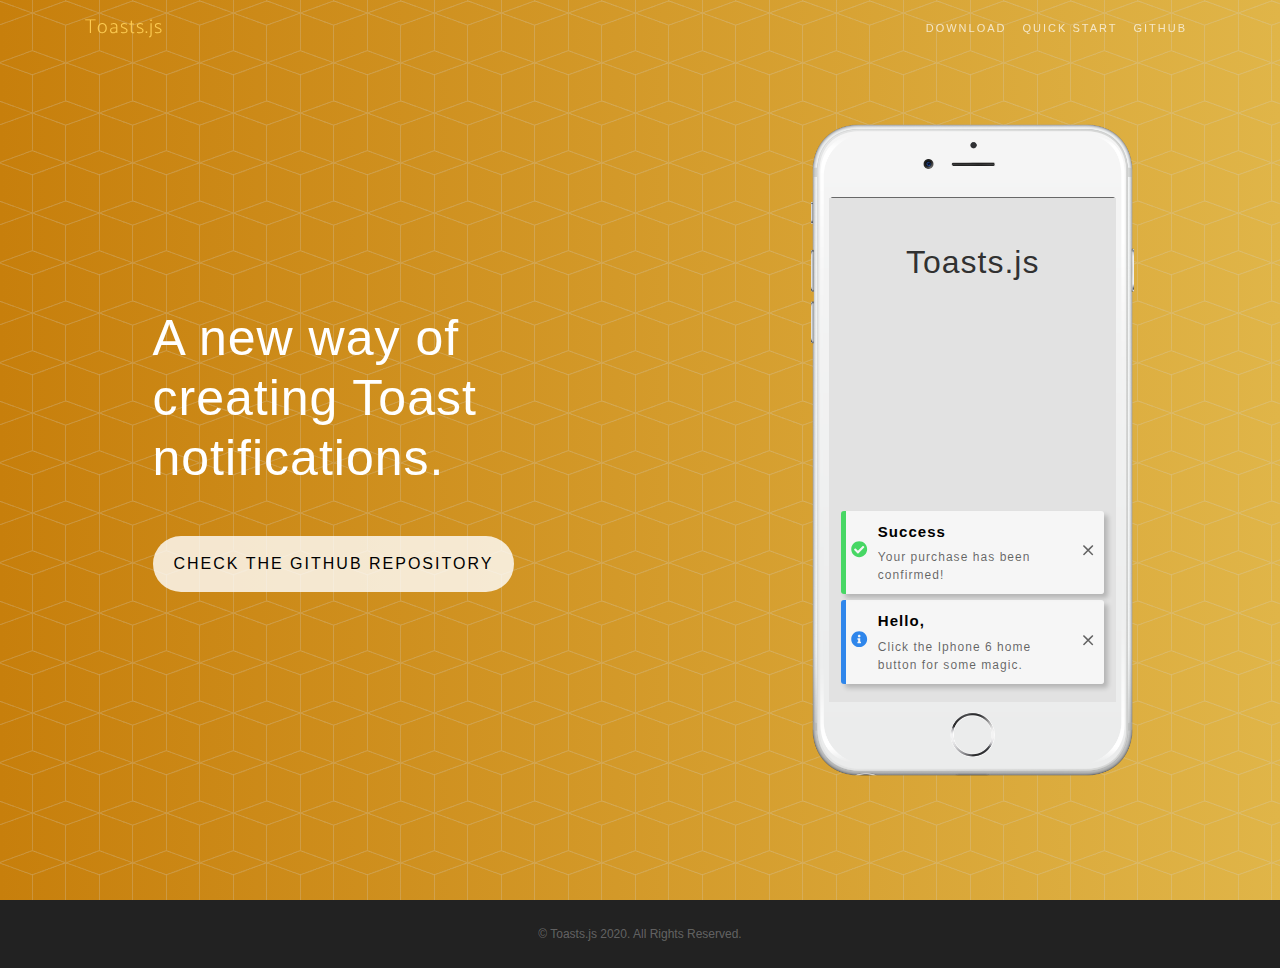
==== demo.html @ a1fdab15 "Changed location of demo.html" ====
<!DOCTYPE html>
<html lang="en">

<head>

	<!-- Title -->
	<title>Toasts.js Demo</title>

	<!-- Meta description and open graph tags -->
	<meta name="description" content="Toasts.js" />
	<meta property="og:title" content="Toasts.js" />
	<meta property="og:type" content="website" />
	<meta property="og:url" content="https://wesselkok.github.io/Toasts.js/demo.html" />
	<meta property="og:image" content="" />
	<meta property="og:site_name" content="Toasts.js" />

	<!-- Meta viewport -->
	<meta charset="utf-8" />
	<meta name="viewport" content="width=device-width, initial-scale=1, maximum-scale=1, user-scalable=0" />
	<meta http-equiv="X-UA-Compatible" content="IE=edge" />

	<!-- Google Fonts -->
	<link href="https://fonts.googleapis.com/css?family=Catamaran:100,200,300,400,500,600,700,800,900" rel="stylesheet">

	<!-- Style Sheets -->
	<link rel="stylesheet" href="Demo/css/device-mockups.css">
	<link href="Demo/css/demo.css" rel="stylesheet">
	<link rel="stylesheet" href="toasts.min.css">
	<link rel="stylesheet" href="https://maxcdn.bootstrapcdn.com/bootstrap/4.0.0/css/bootstrap.min.css" integrity="sha384-Gn5384xqQ1aoWXA+058RXPxPg6fy4IWvTNh0E263XmFcJlSAwiGgFAW/dAiS6JXm" crossorigin="anonymous">

	<!-- Scripts -->
	<script src="https://code.jquery.com/jquery-3.3.1.js" integrity="sha256-2Kok7MbOyxpgUVvAk/HJ2jigOSYS2auK4Pfzbm7uH60=" crossorigin="anonymous"></script>
	<script src="toasts.min.js"></script>
</head>

<body id="page-top">

  <!-- Navigation -->
  <nav class="navbar navbar-expand-sm navbar-light fixed-top" id="mainNav">
    <div class="container">
      <a class="navbar-brand js-scroll-trigger" href="https://wesselkok.github.io/Toasts.js">Toasts.js</a>
      <ul class="navbar-nav ml-auto">
          <li class="nav-item">
            <a class="nav-link js-scroll-trigger" href="https://wesselkok.github.io/Toasts.js/#download">Download</a>
          </li>
          <li class="nav-item">
            <a class="nav-link js-scroll-trigger" href="https://wesselkok.github.io/Toasts.js/#quick-start">Quick Start</a>
          </li>
          <li class="nav-item">
            <a class="nav-link js-scroll-trigger" href="https://github.com/wesselkok/Toasts.js">Github</a>
          </li>
        </ul>
    </div>
  </nav>

  <header class="masthead">
    <div class="container h-100">
      <div class="row h-100">
        <div class="col-lg-7 my-auto">
          <div class="header-content mx-auto">
            <h1 class="mb-5">A new way of creating Toast notifications.</h1>
            <a href="https://github.com/wesselkok/Toasts.js" class="btn btn-outline btn-xl js-scroll-trigger">Check the Github repository</a>
          </div>
        </div>
        <div class="col-lg-5 my-auto">
          <div class="device-container">
            <div class="device-mockup iphone6_plus portrait white">
              <div class="device">
                <div class="screen">
                  <div style="height: 100%; width: 100%; background-color: #e2e2e2;">
                    <h2 style="text-align: center; color: rgba(0,0,0,0.8); padding-top: 5vh;">Toasts.js</h2>
                    <div class="toast-container">
                        <div class="toast success" style="display: block;"><div class="toast-content"><div class="icon"><svg aria-hidden="true" focusable="false" role="img" xmlns="http://www.w3.org/2000/svg" viewBox="0 0 512 512"><path fill="currentColor" d="M504 256c0 136.967-111.033 248-248 248S8 392.967 8 256 119.033 8 256 8s248 111.033 248 248zM227.314 387.314l184-184c6.248-6.248 6.248-16.379 0-22.627l-22.627-22.627c-6.248-6.249-16.379-6.249-22.628 0L216 308.118l-70.059-70.059c-6.248-6.248-16.379-6.248-22.628 0l-22.627 22.627c-6.248 6.248-6.248 16.379 0 22.627l104 104c6.249 6.249 16.379 6.249 22.628.001z"></path></svg></div><div class="content margin"><div class="title">Success</div><div class="description">Your purchase has been confirmed!</div></div><div class="close"><svg aria-hidden="true" focusable="false" role="img" xmlns="http://www.w3.org/2000/svg" viewBox="0 0 512 512"><path fill="currentColor" d="M193.94 256L296.5 153.44l21.15-21.15c3.12-3.12 3.12-8.19 0-11.31l-22.63-22.63c-3.12-3.12-8.19-3.12-11.31 0L160 222.06 36.29 98.34c-3.12-3.12-8.19-3.12-11.31 0L2.34 120.97c-3.12 3.12-3.12 8.19 0 11.31L126.06 256 2.34 379.71c-3.12 3.12-3.12 8.19 0 11.31l22.63 22.63c3.12 3.12 8.19 3.12 11.31 0L160 289.94 262.56 392.5l21.15 21.15c3.12 3.12 8.19 3.12 11.31 0l22.63-22.63c3.12-3.12 3.12-8.19 0-11.31L193.94 256z" class=""></path></svg></div></div></div>
                        <div class="toast info" style="display: block;"><div class="toast-content"><div class="icon"><svg aria-hidden="true" focusable="false" role="img" xmlns="http://www.w3.org/2000/svg" viewBox="0 0 512 512"><path fill="currentColor" d="M256 8C119.043 8 8 119.083 8 256c0 136.997 111.043 248 248 248s248-111.003 248-248C504 119.083 392.957 8 256 8zm0 110c23.196 0 42 18.804 42 42s-18.804 42-42 42-42-18.804-42-42 18.804-42 42-42zm56 254c0 6.627-5.373 12-12 12h-88c-6.627 0-12-5.373-12-12v-24c0-6.627 5.373-12 12-12h12v-64h-12c-6.627 0-12-5.373-12-12v-24c0-6.627 5.373-12 12-12h64c6.627 0 12 5.373 12 12v100h12c6.627 0 12 5.373 12 12v24z"></path></svg></div><div class="content margin"><div class="title">Hello,</div><div class="description">Click the Iphone 6 home button for some magic.</div></div><div class="close"><svg aria-hidden="true" focusable="false" role="img" xmlns="http://www.w3.org/2000/svg" viewBox="0 0 512 512"><path fill="currentColor" d="M193.94 256L296.5 153.44l21.15-21.15c3.12-3.12 3.12-8.19 0-11.31l-22.63-22.63c-3.12-3.12-8.19-3.12-11.31 0L160 222.06 36.29 98.34c-3.12-3.12-8.19-3.12-11.31 0L2.34 120.97c-3.12 3.12-3.12 8.19 0 11.31L126.06 256 2.34 379.71c-3.12 3.12-3.12 8.19 0 11.31l22.63 22.63c3.12 3.12 8.19 3.12 11.31 0L160 289.94 262.56 392.5l21.15 21.15c3.12 3.12 8.19 3.12 11.31 0l22.63-22.63c3.12-3.12 3.12-8.19 0-11.31L193.94 256z" class=""></path></svg></div></div></div>
                    </div>
				  </div>
                </div>
                <div class="button toast-button"></div>
              </div>
            </div>
          </div>
        </div>
      </div>
    </div>
  </header>


  <footer>
    <div class="container">
      <p>&copy; Toasts.js 2020. All Rights Reserved.</p>
    </div>
  </footer>

  <!-- Additional Javascript (less is more)-->
  <script>
    $(document).ready(function () {

        var i = -1;
        let notifications = [
            {
                type: "success",
                title: "Success",
                description: "Your purchase has been confirmed!"
            }, 
            {
                type: "info",
                title: "Friend Request",
                description: "John Doe wants to be friends with you."
            },
            {
                type: "warning",
                title: "Oops,",
                description: "Access denied."
            },
            {
                type: "error",
                title: "Sorry,",
                description: "Something went wrong."
            }
        ]

        // Function: getNotification
        var getNotification = function () {
            i++;
            if (i === notifications.length) {
                i = 0;
            }

            return notifications[i];
        };

        // Bind: create test
        $(document).off('click', '.toast-button');
        $(document).on('click', '.toast-button', function() {
            // Get notification
            var notification = getNotification();

            // Create Toast
            new Toast({'title': notification.title, 'description': notification.description, 'type': notification.type,}).show();
        });
    });
</script>

</body>

</html>
---- Demo/css/device-mockups.css ----
/*
 *
 *	HTML5 Device Mockups
 *
 */

 /* GENERAL STYLE */

.device-mockup {
	position: relative;
	width: 100%;
	padding-bottom: 61.775701%;
}

.device-mockup > .device {
	position: absolute;
	top: 0; bottom: 0; left: 0; right: 0;
	width: 100%; height: 100%;
	background-size: 100% 100%;
	background-repeat: no-repeat;
}

.device-mockup > .device > .screen {
	position: absolute;
	top:    11.0438729%;
	bottom: 14.6747352%;
	left:   13.364486%;
	right:  13.364486%;
	overflow: hidden;
}

.device-mockup > .device > .button {
	position: absolute;
	top: 0; left: 0;
	display: none;
	overflow: hidden;
	border-radius: 100%;
	-webkit-border-radius: 100%;
	-moz-border-radius: 100%;
	cursor: pointer;
}


/* DEVICES */

/* iPhone 6 Plus*/
.device-mockup.iphone6_plus,
.device-mockup.iphone6_plus.portrait {
	padding-bottom: 201.76%;
}

.device-mockup.iphone6_plus.landscape {
	padding-bottom: 49.56%;
}

.device-mockup.iphone6_plus > .device,
.device-mockup.iphone6_plus.black > .device,
.device-mockup.iphone6_plus.portrait.black > .device {
	background-image: url("../iphone_6_plus/iphone_6_plus_black_port.png");
}

.device-mockup.iphone6_plus.landscape > .device,
.device-mockup.iphone6_plus.landscape.black > .device {
	background-image: url("../iphone_6_plus/iphone_6_plus_black_land.png");
}

.device-mockup.iphone6_plus.white > .device,
.device-mockup.iphone6_plus.portrait.white > .device {
	background-image: url("../iphone_6_plus/iphone_6_plus_white_port.png");
}

.device-mockup.iphone6_plus.landscape.white > .device {
	background-image: url("../iphone_6_plus/iphone_6_plus_white_land.png");
}

.device-mockup.iphone6_plus.gold > .device,
.device-mockup.iphone6_plus.portrait.gold > .device {
	background-image: url("../iphone_6_plus/iphone_6_plus_gold_port.png");
}

.device-mockup.iphone6_plus.landscape.gold > .device {
	background-image: url("../iphone_6_plus/iphone_6_plus_gold_land.png");
}

.device-mockup.iphone6_plus > .device > .screen,
.device-mockup.iphone6_plus.portrait > .device > .screen {
    top: 11.51%; bottom: 11.58%; left: 5.97%; right: 5.85%;
}

.device-mockup.iphone6_plus.landscape > .device > .screen {
    top: 5.97%; bottom: 5.97%; left: 11.38%; right: 11.58%;
}

.device-mockup.iphone6_plus > .device > .button,
.device-mockup.iphone6_plus.portrait > .device > .button {
	display: block;
    top: 89.9%; bottom: 3.2%; left: 43%; right: 43%;
}

.device-mockup.iphone6_plus.landscape > .device > .button {
	display: block;
	top: 43%; bottom: 43%; left: 89.9%; right: 3.2%;
}
---- Demo/css/demo.css ----
/*
 * Toasts.js
 * Copyright 2020
 * Authors: Wessel Kok.
 * All Rights Reserved.
 * Use, reproduction, distribution, and modification of this code is subject to the terms and
 * conditions of the MIT license, available at http://www.opensource.org/licenses/mit-license.php
 *
 * Project: https://github.com/wesselkok/Toasts.js
 */
 html,
 body {
   width: 100%;
   height: 100%;
 }
 
 body {
   font-family: 'Catamaran', 'Helvetica', 'Arial', 'sans-serif';
 }
 
 a {
   color: #fdcc52;
   transition: all .35s;
 }
 
 a:hover, a:focus {
   color: #fcbd20;
 }
 
 hr {
   max-width: 100px;
   margin: 25px auto 0;
   border-width: 1px;
   border-color: rgba(34, 34, 34, 0.1);
 }
 
 hr.light {
   border-color: white;
 }
 
 h1,
 h2,
 h3,
 h4,
 h5,
 h6 {
   font-family: 'Catamaran', 'Helvetica', 'Arial', 'sans-serif';
   font-weight: 200;
   letter-spacing: 1px;
 }
 
 p {
   font-size: 18px;
   line-height: 1.5;
   margin-bottom: 20px;
 }
 
 section {
   padding: 100px 0;
 }
 
 section h2 {
   font-size: 50px;
 }
 
 #mainNav {
   border-color: rgba(34, 34, 34, 0.05);
   background-color: white;
   transition: all .35s;
   font-family: 'Catamaran', 'Helvetica', 'Arial', 'sans-serif';
   font-weight: 200;
   letter-spacing: 1px;
 }
 
 #mainNav .navbar-brand {
   color: #fdcc52;
   font-family: 'Catamaran', 'Helvetica', 'Arial', 'sans-serif';
   font-weight: 200;
   letter-spacing: 1px;
 }
 
 #mainNav .navbar-brand:hover, #mainNav .navbar-brand:focus {
   color: #fcbd20;
 }
 
 #mainNav .navbar-toggler {
   font-size: 12px;
   padding: 8px 10px;
   color: #222222;
 }
 
 #mainNav .navbar-nav > li > a {
   font-size: 11px;
   font-family: 'Lato', 'Helvetica', 'Arial', 'sans-serif';
   letter-spacing: 2px;
   text-transform: uppercase;
 }
 
 #mainNav .navbar-nav > li > a.active {
   color: #fdcc52 !important;
   background-color: transparent;
 }
 
 #mainNav .navbar-nav > li > a.active:hover {
   background-color: transparent;
 }
 
 #mainNav .navbar-nav > li > a,
 #mainNav .navbar-nav > li > a:focus {
   color: #222222;
 }
 
 #mainNav .navbar-nav > li > a:hover,
 #mainNav .navbar-nav > li > a:focus:hover {
   color: #fdcc52;
 }
 
 @media (min-width: 992px) {
   #mainNav {
     border-color: transparent;
     background-color: transparent;
   }
   #mainNav .navbar-brand {
     color: fade(white, 70%);
   }
   #mainNav .navbar-brand:hover, #mainNav .navbar-brand:focus {
     color: white;
   }
   #mainNav .navbar-nav > li > a,
   #mainNav .navbar-nav > li > a:focus {
     color: rgba(255, 255, 255, 0.7);
   }
   #mainNav .navbar-nav > li > a:hover,
   #mainNav .navbar-nav > li > a:focus:hover {
     color: white;
   }
   #mainNav.navbar-shrink {
     border-color: rgba(34, 34, 34, 0.1);
     background-color: white;
   }
   #mainNav.navbar-shrink .navbar-brand {
     color: #222222;
   }
   #mainNav.navbar-shrink .navbar-brand:hover, #mainNav.navbar-shrink .navbar-brand:focus {
     color: #fdcc52;
   }
   #mainNav.navbar-shrink .navbar-nav > li > a,
   #mainNav.navbar-shrink .navbar-nav > li > a:focus {
     color: #222222;
   }
   #mainNav.navbar-shrink .navbar-nav > li > a:hover,
   #mainNav.navbar-shrink .navbar-nav > li > a:focus:hover {
     color: #fdcc52;
   }
 }
 
 header.masthead {
   position: relative;
   width: 100%;
   padding-top: 150px;
   padding-bottom: 100px;
   color: white;
   background: url("../img/bg-pattern.png"), #7b4397;
   background: url("../img/bg-pattern.png"), linear-gradient(to left, #e0b548, #c77f0c);
 }
 
 header.masthead .header-content {
   max-width: 500px;
   margin-bottom: 100px;
   text-align: center;
 }
 
 header.masthead .header-content h1 {
   font-size: 30px;
 }
 
 header.masthead .device-container {
   max-width: 325px;
   margin-right: auto;
   margin-left: auto;
 }
 
 header.masthead .device-container .screen img {
   border-radius: 3px;
 }
 
 @media (min-width: 992px) {
   header.masthead {
     height: 100vh;
     min-height: 775px;
     padding-top: 0;
     padding-bottom: 0;
   }
   header.masthead .header-content {
     margin-bottom: 0;
     text-align: left;
   }
   header.masthead .header-content h1 {
     font-size: 50px;
   }
   header.masthead .device-container {
     max-width: 325px;
   }
 }
 
 footer {
   padding: 25px 0;
   text-align: center;
   color: rgba(255, 255, 255, 0.3);
   background-color: #222222;
 }
 
 footer p {
   font-size: 12px;
   margin: 0;
 }
 
 .text-primary {
   color: #fdcc52;
 }
 
 
 .btn {
   border-radius: 300px !important;
   letter-spacing: 2px;
   text-transform: uppercase;
   background-color: rgba(255,255,255,0.8) !important;
   padding: 15px 20px !important;
   color: #000;
   transition: all .3s;
 }
 
 .btn:hover {
     background-color: rgba(255,255,255,1) !important;
     color: #000;
 }
 

 /* TOASTS */

.device-container .toast-container {
  position: absolute;
  right: 12px;
  left: 12px;
  bottom: 12px;
}

.device-container .toast {
  width: 100%;
}

.toast .close {
  font-size: 1em;
  line-height: initial;
  opacity: 1;
  float: none;
}
---- toasts.min.css ----
/*
 * Toasts.js
 * Copyright 2020
 * Authors: Wessel Kok.
 * All Rights Reserved.
 * Use, reproduction, distribution, and modification of this code is subject to the terms and
 * conditions of the MIT license, available at http://www.opensource.org/licenses/mit-license.php
 *
 * Project: https://github.com/wesselkok/Toasts.js
 */
.toast-container{position:fixed;z-index:999999;pointer-events:none}.toast-container *{-moz-box-sizing:border-box;-webkit-box-sizing:border-box;box-sizing:border-box}.toast-container.top-left{left:12px;top:12px}.toast-container.top-right{right:12px;top:12px}.toast-container.bottom-left{left:12px;bottom:12px}.toast-container.bottom-right{right:12px;bottom:12px}.toast{position:relative;pointer-events:auto;overflow:hidden;margin:0 0 6px;width:300px;border-left:5px solid transparent;-moz-border-radius:3px;-webkit-border-radius:3px;border-radius:3px;color:#000;background-color:rgba(255,255,255,.7);-webkit-box-shadow:4px 4px 5px 0 rgba(0,0,0,.2);-moz-box-shadow:4px 4px 5px 0 rgba(0,0,0,.2);box-shadow:4px 4px 5px 0 rgba(0,0,0,.2);cursor:pointer;display:none;-webkit-transition:box-shadow .3s ease,background-color .3s ease;-moz-transition:box-shadow .3s ease,background-color .3s ease;transition:box-shadow .3s ease,background-color .3s ease}.toast.success{border-left:5px solid #47d764}.toast.success .icon{color:#47d764}.toast.info{border-left:5px solid #2f86eb}.toast.info .icon{color:#2f86eb}.toast.warning{border-left:5px solid #ffc021}.toast.warning .icon{color:#ffc021}.toast.error{border-left:5px solid #ea3e3e}.toast.error .icon{color:#ea3e3e}.toast:hover{-webkit-box-shadow:6px 6px 6px 0 rgba(0,0,0,.2);-moz-box-shadow:6px 6px 6px 0 rgba(0,0,0,.2);box-shadow:6px 6px 6px 0 rgba(0,0,0,.2);background-color:#fff}.toast.active{background-color:#fff}.toast .toast-content{height:100%;display:-webkit-box;display:-moz-box;display:-ms-flexbox;display:-webkit-flex;display:flex;flex-direction:row;justify-content:space-between;align-items:center}.toast .toast-content .icon{margin:auto;text-align:center;width:25px;padding-left:5px}.toast .toast-content .content{margin:auto;width:100%;letter-spacing:1.05px;padding:10px 10px}.toast .toast-content .content .title{color:#000;font-weight:700;font-size:15px}.toast .toast-content .content .description{color:rgba(0,0,0,.6);font-size:12px}.toast .toast-content .content.margin .title{margin-bottom:5px}.toast .toast-content .close{margin:auto;text-align:center;color:rgba(0,0,0,.6);width:25px;padding-right:5px;transition:all .3s;cursor:pointer}.toast .toast-content .close:hover{color:rgba(0,0,0,.8)}
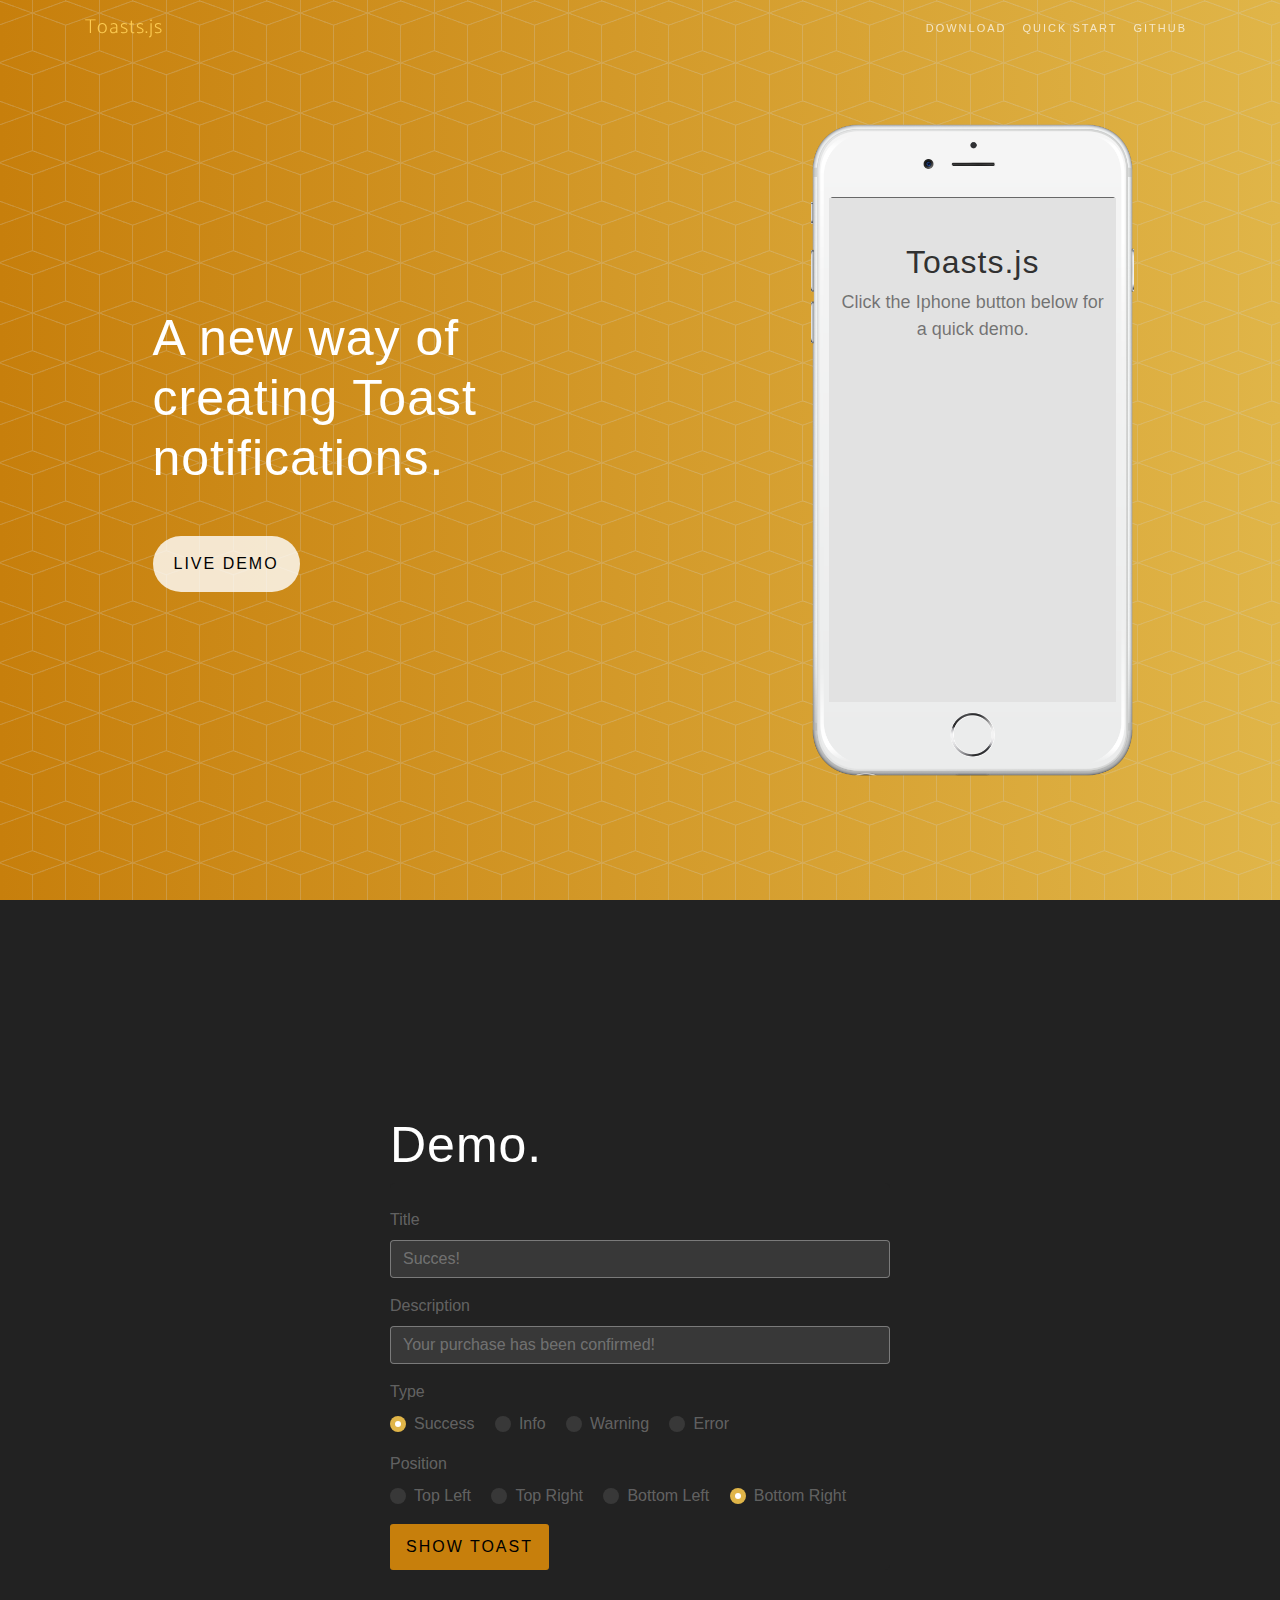
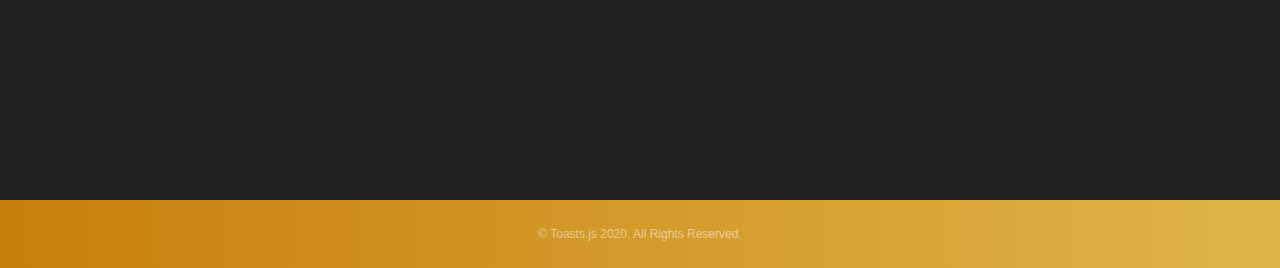
==== commit 30242ede: "Update demo" ====
--- a/demo.html
+++ b/demo.html
@@ -3,34 +3,37 @@
 
 <head>
 
-	<!-- Title -->
-	<title>Toasts.js Demo</title>
-
-	<!-- Meta description and open graph tags -->
-	<meta name="description" content="Toasts.js" />
-	<meta property="og:title" content="Toasts.js" />
-	<meta property="og:type" content="website" />
-	<meta property="og:url" content="https://wesselkok.github.io/Toasts.js/demo.html" />
-	<meta property="og:image" content="" />
-	<meta property="og:site_name" content="Toasts.js" />
-
-	<!-- Meta viewport -->
-	<meta charset="utf-8" />
-	<meta name="viewport" content="width=device-width, initial-scale=1, maximum-scale=1, user-scalable=0" />
-	<meta http-equiv="X-UA-Compatible" content="IE=edge" />
-
-	<!-- Google Fonts -->
-	<link href="https://fonts.googleapis.com/css?family=Catamaran:100,200,300,400,500,600,700,800,900" rel="stylesheet">
-
-	<!-- Style Sheets -->
-	<link rel="stylesheet" href="Demo/css/device-mockups.css">
-	<link href="Demo/css/demo.css" rel="stylesheet">
-	<link rel="stylesheet" href="toasts.min.css">
-	<link rel="stylesheet" href="https://maxcdn.bootstrapcdn.com/bootstrap/4.0.0/css/bootstrap.min.css" integrity="sha384-Gn5384xqQ1aoWXA+058RXPxPg6fy4IWvTNh0E263XmFcJlSAwiGgFAW/dAiS6JXm" crossorigin="anonymous">
-
-	<!-- Scripts -->
-	<script src="https://code.jquery.com/jquery-3.3.1.js" integrity="sha256-2Kok7MbOyxpgUVvAk/HJ2jigOSYS2auK4Pfzbm7uH60=" crossorigin="anonymous"></script>
-	<script src="toasts.min.js"></script>
+  <!-- Title -->
+  <title>Toasts.js Demo</title>
+
+  <!-- Meta description and open graph tags -->
+  <meta name="description" content="Toasts.js" />
+  <meta property="og:title" content="Toasts.js" />
+  <meta property="og:type" content="website" />
+  <meta property="og:url" content="https://wesselkok.github.io/Toasts.js/demo.html" />
+  <meta property="og:image" content="" />
+  <meta property="og:site_name" content="Toasts.js" />
+
+  <!-- Meta viewport -->
+  <meta charset="utf-8" />
+  <meta name="viewport" content="width=device-width, initial-scale=1, maximum-scale=1, user-scalable=0" />
+  <meta http-equiv="X-UA-Compatible" content="IE=edge" />
+
+  <!-- Google Fonts -->
+  <link href="https://fonts.googleapis.com/css?family=Catamaran:100,200,300,400,500,600,700,800,900" rel="stylesheet">
+
+  <!-- Style Sheets -->
+  <link rel="stylesheet" href="Demo/css/device-mockups.css">
+  <link href="Demo/css/demo.css" rel="stylesheet">
+  <link rel="stylesheet" href="toasts.min.css">
+  <link rel="stylesheet" href="https://maxcdn.bootstrapcdn.com/bootstrap/4.0.0/css/bootstrap.min.css"
+    integrity="sha384-Gn5384xqQ1aoWXA+058RXPxPg6fy4IWvTNh0E263XmFcJlSAwiGgFAW/dAiS6JXm" crossorigin="anonymous">
+
+  <!-- Scripts -->
+  <script src="https://code.jquery.com/jquery-3.3.1.js" integrity="sha256-2Kok7MbOyxpgUVvAk/HJ2jigOSYS2auK4Pfzbm7uH60="
+    crossorigin="anonymous"></script>
+  <script src="toasts.min.js"></script>
+
 </head>
 
 <body id="page-top">
@@ -40,26 +43,27 @@
     <div class="container">
       <a class="navbar-brand js-scroll-trigger" href="https://wesselkok.github.io/Toasts.js">Toasts.js</a>
       <ul class="navbar-nav ml-auto">
-          <li class="nav-item">
-            <a class="nav-link js-scroll-trigger" href="https://wesselkok.github.io/Toasts.js/#download">Download</a>
-          </li>
-          <li class="nav-item">
-            <a class="nav-link js-scroll-trigger" href="https://wesselkok.github.io/Toasts.js/#quick-start">Quick Start</a>
-          </li>
-          <li class="nav-item">
-            <a class="nav-link js-scroll-trigger" href="https://github.com/wesselkok/Toasts.js">Github</a>
-          </li>
-        </ul>
+        <li class="nav-item">
+          <a class="nav-link js-scroll-trigger" href="https://wesselkok.github.io/Toasts.js/#download">Download</a>
+        </li>
+        <li class="nav-item">
+          <a class="nav-link js-scroll-trigger" href="https://wesselkok.github.io/Toasts.js/#quick-start">Quick
+            Start</a>
+        </li>
+        <li class="nav-item">
+          <a class="nav-link js-scroll-trigger" href="https://github.com/wesselkok/Toasts.js">Github</a>
+        </li>
+      </ul>
     </div>
   </nav>
 
-  <header class="masthead">
+  <header class="masthead" id="home">
     <div class="container h-100">
       <div class="row h-100">
         <div class="col-lg-7 my-auto">
           <div class="header-content mx-auto">
             <h1 class="mb-5">A new way of creating Toast notifications.</h1>
-            <a href="https://github.com/wesselkok/Toasts.js" class="btn btn-outline btn-xl js-scroll-trigger">Check the Github repository</a>
+            <a href="#demo" class="btn btn-outline btn-xl js-scroll-trigger">Live demo</a>
           </div>
         </div>
         <div class="col-lg-5 my-auto">
@@ -69,11 +73,10 @@
                 <div class="screen">
                   <div style="height: 100%; width: 100%; background-color: #e2e2e2;">
                     <h2 style="text-align: center; color: rgba(0,0,0,0.8); padding-top: 5vh;">Toasts.js</h2>
-                    <div class="toast-container">
-                        <div class="toast success" style="display: block;"><div class="toast-content"><div class="icon"><svg aria-hidden="true" focusable="false" role="img" xmlns="http://www.w3.org/2000/svg" viewBox="0 0 512 512"><path fill="currentColor" d="M504 256c0 136.967-111.033 248-248 248S8 392.967 8 256 119.033 8 256 8s248 111.033 248 248zM227.314 387.314l184-184c6.248-6.248 6.248-16.379 0-22.627l-22.627-22.627c-6.248-6.249-16.379-6.249-22.628 0L216 308.118l-70.059-70.059c-6.248-6.248-16.379-6.248-22.628 0l-22.627 22.627c-6.248 6.248-6.248 16.379 0 22.627l104 104c6.249 6.249 16.379 6.249 22.628.001z"></path></svg></div><div class="content margin"><div class="title">Success</div><div class="description">Your purchase has been confirmed!</div></div><div class="close"><svg aria-hidden="true" focusable="false" role="img" xmlns="http://www.w3.org/2000/svg" viewBox="0 0 512 512"><path fill="currentColor" d="M193.94 256L296.5 153.44l21.15-21.15c3.12-3.12 3.12-8.19 0-11.31l-22.63-22.63c-3.12-3.12-8.19-3.12-11.31 0L160 222.06 36.29 98.34c-3.12-3.12-8.19-3.12-11.31 0L2.34 120.97c-3.12 3.12-3.12 8.19 0 11.31L126.06 256 2.34 379.71c-3.12 3.12-3.12 8.19 0 11.31l22.63 22.63c3.12 3.12 8.19 3.12 11.31 0L160 289.94 262.56 392.5l21.15 21.15c3.12 3.12 8.19 3.12 11.31 0l22.63-22.63c3.12-3.12 3.12-8.19 0-11.31L193.94 256z" class=""></path></svg></div></div></div>
-                        <div class="toast info" style="display: block;"><div class="toast-content"><div class="icon"><svg aria-hidden="true" focusable="false" role="img" xmlns="http://www.w3.org/2000/svg" viewBox="0 0 512 512"><path fill="currentColor" d="M256 8C119.043 8 8 119.083 8 256c0 136.997 111.043 248 248 248s248-111.003 248-248C504 119.083 392.957 8 256 8zm0 110c23.196 0 42 18.804 42 42s-18.804 42-42 42-42-18.804-42-42 18.804-42 42-42zm56 254c0 6.627-5.373 12-12 12h-88c-6.627 0-12-5.373-12-12v-24c0-6.627 5.373-12 12-12h12v-64h-12c-6.627 0-12-5.373-12-12v-24c0-6.627 5.373-12 12-12h64c6.627 0 12 5.373 12 12v100h12c6.627 0 12 5.373 12 12v24z"></path></svg></div><div class="content margin"><div class="title">Hello,</div><div class="description">Click the Iphone 6 home button for some magic.</div></div><div class="close"><svg aria-hidden="true" focusable="false" role="img" xmlns="http://www.w3.org/2000/svg" viewBox="0 0 512 512"><path fill="currentColor" d="M193.94 256L296.5 153.44l21.15-21.15c3.12-3.12 3.12-8.19 0-11.31l-22.63-22.63c-3.12-3.12-8.19-3.12-11.31 0L160 222.06 36.29 98.34c-3.12-3.12-8.19-3.12-11.31 0L2.34 120.97c-3.12 3.12-3.12 8.19 0 11.31L126.06 256 2.34 379.71c-3.12 3.12-3.12 8.19 0 11.31l22.63 22.63c3.12 3.12 8.19 3.12 11.31 0L160 289.94 262.56 392.5l21.15 21.15c3.12 3.12 8.19 3.12 11.31 0l22.63-22.63c3.12-3.12 3.12-8.19 0-11.31L193.94 256z" class=""></path></svg></div></div></div>
+                    <p>Click the Iphone button below for a quick demo.</p>
+                    <div class="toast-container custom">
                     </div>
-				  </div>
+                  </div>
                 </div>
                 <div class="button toast-button"></div>
               </div>
@@ -84,6 +87,93 @@
     </div>
   </header>
 
+  <section class="full-page" id="demo">
+    <div class="container-fluid h-100">
+      <div class="row h-100 justify-content-between">
+        <div class="col-lg-1"></div>
+        <!-- <div class="col-lg-4 my-auto text-left">
+          <div class="device-container">
+            <div class="device-mockup macbook_2015 silver">
+              <div class="device">
+                <div class="screen">
+
+                </div>
+              </div>
+            </div>
+          </div>
+        </div> -->
+        <div class="col-lg-8 my-auto">
+          <div class="content mx-auto">
+            <h2>Demo.</h2>
+            <form class="demo-form">
+              <div class="form-group">
+                <label for="demo-title">Title</label>
+                <input id="demo-title" name="demo-title" placeholder="Success!" type="text" class="form-control" value="Succes!">
+              </div>
+              <div class="form-group">
+                <label for="demo-description">Description</label>
+                <input id="demo-description" name="demo-description" placeholder="Your purchase has been confirmed!"
+                  type="text" class="form-control" value="Your purchase has been confirmed!">
+              </div>
+              <div class="form-group">
+                <label>Type</label>
+                <div>
+                  <div class="custom-control custom-radio custom-control-inline">
+                    <input name="demo-type" id="demo-type_0" type="radio" class="custom-control-input" value="success" checked>
+                    <label for="demo-type_0" class="custom-control-label">Success</label>
+                  </div>
+                  <div class="custom-control custom-radio custom-control-inline">
+                    <input name="demo-type" id="demo-type_1" type="radio" class="custom-control-input" value="info">
+                    <label for="demo-type_1" class="custom-control-label">Info</label>
+                  </div>
+                  <div class="custom-control custom-radio custom-control-inline">
+                    <input name="demo-type" id="demo-type_2" type="radio" class="custom-control-input" value="warning">
+                    <label for="demo-type_2" class="custom-control-label">Warning</label>
+                  </div>
+                  <div class="custom-control custom-radio custom-control-inline">
+                    <input name="demo-type" id="demo-type_3" type="radio" class="custom-control-input" value="error">
+                    <label for="demo-type_3" class="custom-control-label">Error</label>
+                  </div>
+                </div>
+              </div>
+              <div class="form-group">
+                <label>Position</label>
+                <div>
+                  <div class="custom-control custom-radio custom-control-inline">
+                    <input name="demo-position" id="demo-position_0" type="radio" class="custom-control-input"
+                      value="top-left">
+                    <label for="demo-position_0" class="custom-control-label">Top Left</label>
+                  </div>
+                  <div class="custom-control custom-radio custom-control-inline">
+                    <input name="demo-position" id="demo-position_1" type="radio" class="custom-control-input"
+                      value="top-right">
+                    <label for="demo-position_1" class="custom-control-label">Top Right</label>
+                  </div>
+                  <div class="custom-control custom-radio custom-control-inline">
+                    <input name="demo-position" id="demo-position_2" type="radio" class="custom-control-input"
+                      value="bottom-left">
+                    <label for="demo-position_2" class="custom-control-label">Bottom Left</label>
+                  </div>
+                  <div class="custom-control custom-radio custom-control-inline">
+                    <input name="demo-position" id="demo-position_3" type="radio" class="custom-control-input"
+                      value="bottom-right" checked>
+                    <label for="demo-position_3" class="custom-control-label">Bottom Right</label>
+                  </div>
+                </div>
+              </div>
+              <div class="form-group">
+                <div class="btn toast-button-demo">Show toast</div>
+              </div>
+            </form>
+
+          </div>
+        </div>
+        <div class="col-lg-1"></div>
+
+      </div>
+
+    </div>
+  </section>
 
   <footer>
     <div class="container">
@@ -95,52 +185,86 @@
   <script>
     $(document).ready(function () {
 
-        var i = -1;
-        let notifications = [
-            {
-                type: "success",
-                title: "Success",
-                description: "Your purchase has been confirmed!"
-            }, 
-            {
-                type: "info",
-                title: "Friend Request",
-                description: "John Doe wants to be friends with you."
-            },
-            {
-                type: "warning",
-                title: "Oops,",
-                description: "Access denied."
-            },
-            {
-                type: "error",
-                title: "Sorry,",
-                description: "Something went wrong."
-            }
-        ]
-
-        // Function: getNotification
-        var getNotification = function () {
-            i++;
-            if (i === notifications.length) {
-                i = 0;
-            }
-
-            return notifications[i];
-        };
-
-        // Bind: create test
-        $(document).off('click', '.toast-button');
-        $(document).on('click', '.toast-button', function() {
-            // Get notification
-            var notification = getNotification();
-
-            // Create Toast
-            new Toast({'title': notification.title, 'description': notification.description, 'type': notification.type,}).show();
-        });
+      var i = 1;
+      let notifications = [
+        {
+          type: "success",
+          title: "Success",
+          description: "Your purchase has been confirmed!",
+          timeOut: 3000
+        },
+        {
+          type: "info",
+          title: "Friend Request",
+          description: "John Doe wants to be friends with you.",
+          timeOut: 0
+        },
+        {
+          type: "warning",
+          title: "Oops,",
+          description: "Access denied.",
+          timeOut: 9000
+        },
+        {
+          type: "error",
+          title: "Sorry,",
+          description: "Something went wrong.",
+          timeOut: 0
+        }
+      ]
+
+      // Function: getNotification
+      var getNotification = function () {
+        i++;
+        if (i === notifications.length) {
+          i = 0;
+        }
+
+        return notifications[i];
+      };
+
+      // Bind: create toast
+      $(document).off('click', '.toast-button');
+      $(document).on('click', '.toast-button', function () {
+        // Get notification
+        var notification = getNotification();
+
+        // Create Toast
+        new Toast({ title: notification.title, description: notification.description, type: notification.type, timeOut: notification.timeOut, position: 'custom'}).show();
+      });
+
+      // Bind: create toast from demo
+      $(document).off('click', '.toast-button-demo');
+      $(document).on('click', '.toast-button-demo', function () {
+
+        // Get values
+        var title = $("#demo-title").val();
+        var description = $("#demo-description").val();
+        var type = $('input[name="demo-type"]:checked').val();
+        var position = $('input[name="demo-position"]:checked').val();
+
+        // Create Toast
+        new Toast({ title: title, description: description, type: type, position: position }).show();
+      });
+
+
+      // Init iphone
+      new Toast({ title: notifications[0].title, description: notifications[0].description, type: notifications[0].type, timeOut: notifications[0].timeOut, position: 'custom'}).show();
+      new Toast({ title: notifications[1].title, description: notifications[1].description, type: notifications[1].type, timeOut: notifications[1].timeOut, position: 'custom'}).show();
+
+
+      // Animated scroll
+      $('a').click(function () {
+          $('html, body').animate({
+              scrollTop: $($(this).attr('href')).offset().top
+          }, 700);
+          return false;
+      });
+    
+
     });
-</script>
+  </script>
 
 </body>
 
-</html>
+</html>--- a/Demo/css/device-mockups.css
+++ b/Demo/css/device-mockups.css
@@ -100,4 +100,28 @@
 .device-mockup.iphone6_plus.landscape > .device > .button {
 	display: block;
 	top: 43%; bottom: 43%; left: 89.9%; right: 3.2%;
+}
+
+/* MacBook 2015 */
+.device-mockup.macbook_2015 {
+	padding-bottom: 57.50%;
+}
+
+.device-mockup.macbook_2015 > .device,
+.device-mockup.macbook_2015.grey > .device {
+	background-image: url("../macbook_2015/grey.png");
+}
+
+.device-mockup.macbook_2015 > .device,
+.device-mockup.macbook_2015.silver > .device {
+	background-image: url("../macbook_2015/silver.png");
+}
+
+.device-mockup.macbook_2015 > .device,
+.device-mockup.macbook_2015.gold > .device {
+	background-image: url("../macbook_2015/gold.png");
+}
+
+.device-mockup.macbook_2015 > .device > .screen {
+    top: 7.5%; bottom: 10.9%; left: 12.46%; right: 12.56%;
 }--- a/Demo/css/demo.css
+++ b/Demo/css/demo.css
@@ -154,7 +154,7 @@
    }
  }
  
- header.masthead {
+ header.masthead, section.full-page {
    position: relative;
    width: 100%;
    padding-top: 150px;
@@ -163,8 +163,12 @@
    background: url("../img/bg-pattern.png"), #7b4397;
    background: url("../img/bg-pattern.png"), linear-gradient(to left, #e0b548, #c77f0c);
  }
- 
- header.masthead .header-content {
+
+ section.full-page {
+  background: #222222;
+ }
+ 
+ header.masthead .header-content, section.full-page .content {
    max-width: 500px;
    margin-bottom: 100px;
    text-align: center;
@@ -174,6 +178,12 @@
    font-size: 30px;
  }
  
+ header.masthead .device p {
+  text-align: center;
+  color: rgba(0,0,0,0.5);
+  padding: 0px 10px;
+}
+
  header.masthead .device-container {
    max-width: 325px;
    margin-right: auto;
@@ -185,13 +195,13 @@
  }
  
  @media (min-width: 992px) {
-   header.masthead {
+   header.masthead, section.full-page {
      height: 100vh;
      min-height: 775px;
      padding-top: 0;
      padding-bottom: 0;
    }
-   header.masthead .header-content {
+   header.masthead .header-content, section.full-page .content {
      margin-bottom: 0;
      text-align: left;
    }
@@ -206,8 +216,8 @@
  footer {
    padding: 25px 0;
    text-align: center;
-   color: rgba(255, 255, 255, 0.3);
-   background-color: #222222;
+   color: rgba(255, 255, 255, 0.5);
+   background: linear-gradient(to left, #e0b548, #c77f0c);
  }
  
  footer p {
@@ -224,14 +234,14 @@
    border-radius: 300px !important;
    letter-spacing: 2px;
    text-transform: uppercase;
-   background-color: rgba(255,255,255,0.8) !important;
+   background-color: rgba(255,255,255,0.8);
    padding: 15px 20px !important;
    color: #000;
    transition: all .3s;
  }
  
  .btn:hover {
-     background-color: rgba(255,255,255,1) !important;
+     background-color: rgba(255,255,255,1) ;
      color: #000;
  }
  
@@ -254,4 +264,34 @@
   line-height: initial;
   opacity: 1;
   float: none;
+}
+
+/* DEMO FORM */
+.demo-form {
+  padding-top: 25px;
+  border-radius: 5px;
+  background-color: #222222;
+  color: rgba(255, 255, 255, 0.3);
+}
+
+.demo-form input, .demo-form .custom-control-label::before, .demo-form input:focus{
+  background-color: rgba(255,255,255,.1);
+  border-color: rgba(255,255,255,.4);
+  color: rgba(255, 255, 255, 0.3);
+}
+
+.demo-form .custom-radio .custom-control-input:checked~.custom-control-label::before{
+  background-color: #e0b548;
+}
+
+.demo-form .btn {
+  font-size: 1em;
+  letter-spacing: 2px;
+  padding: 10px 15px !important;
+  background-color: #c77f0c;
+  border-radius: 3px !important;
+}
+
+.demo-form .btn:hover {
+  background-color: #e0b548;
 }